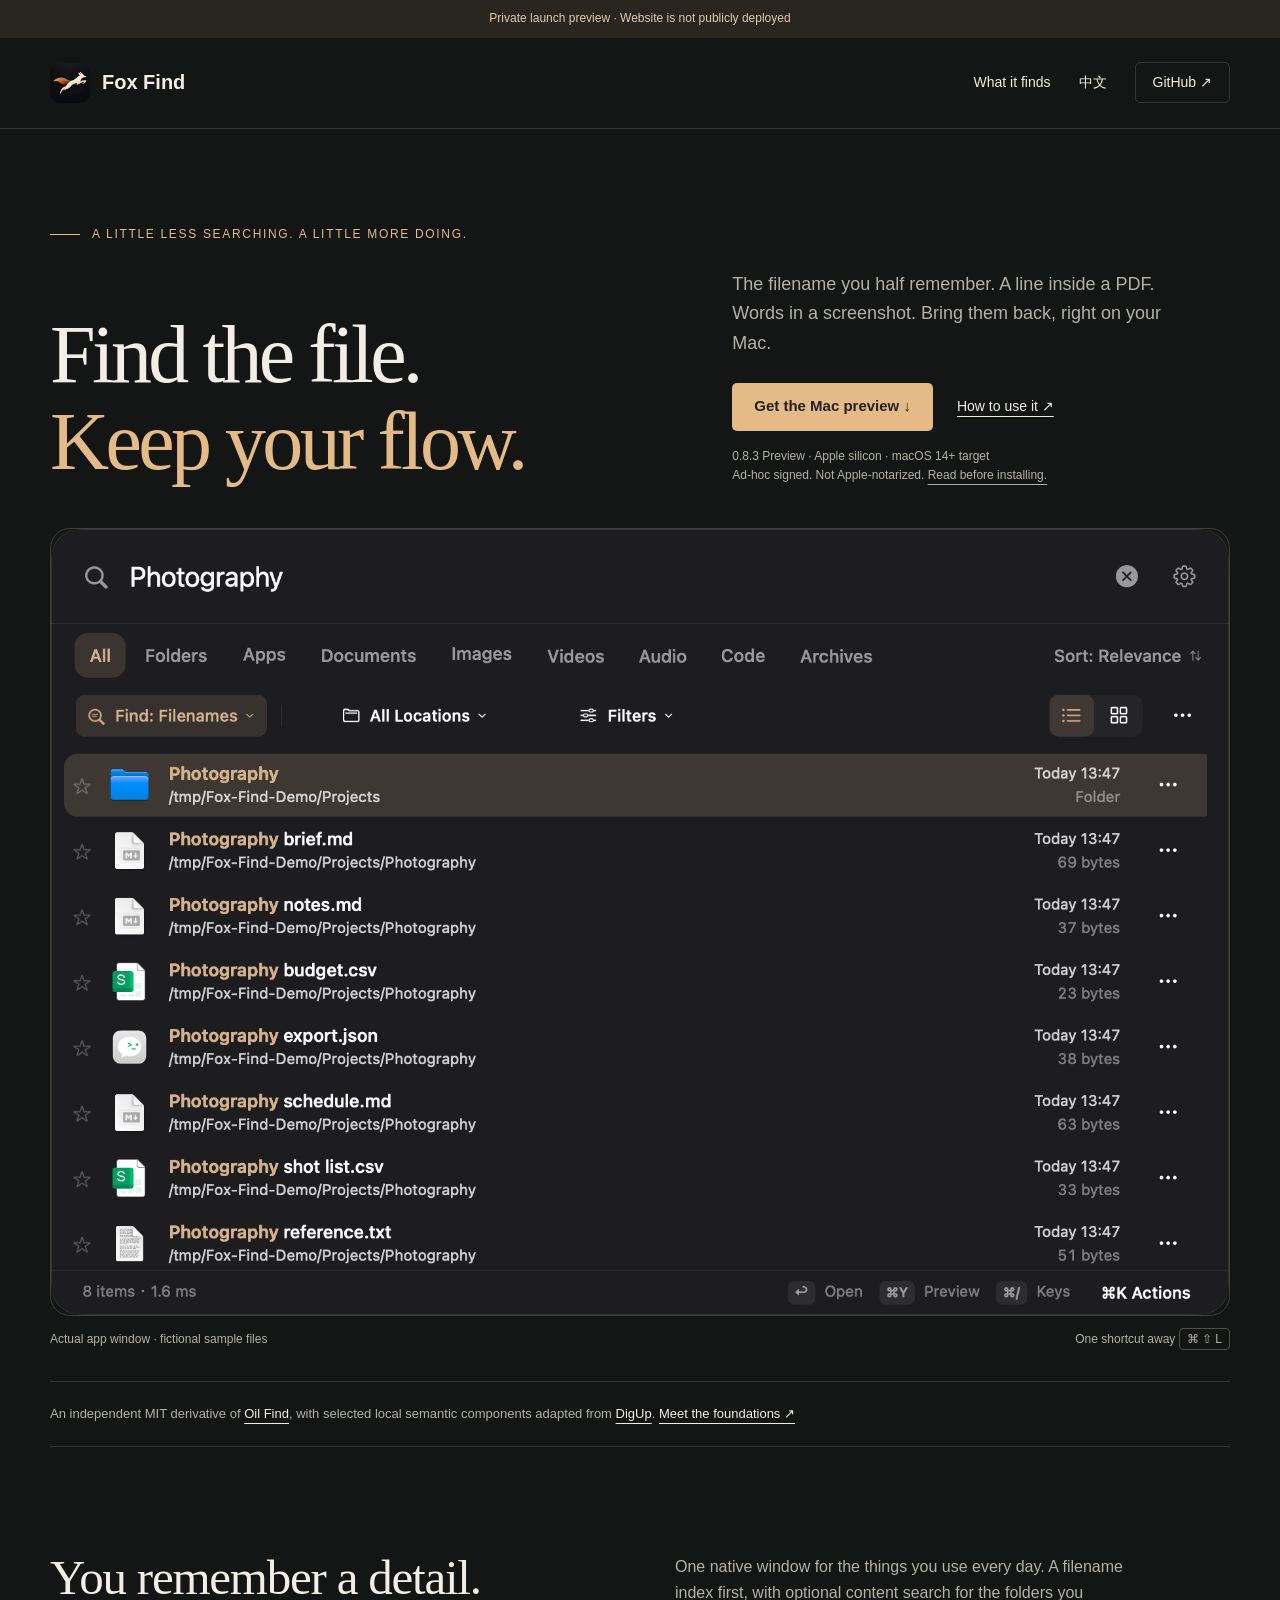
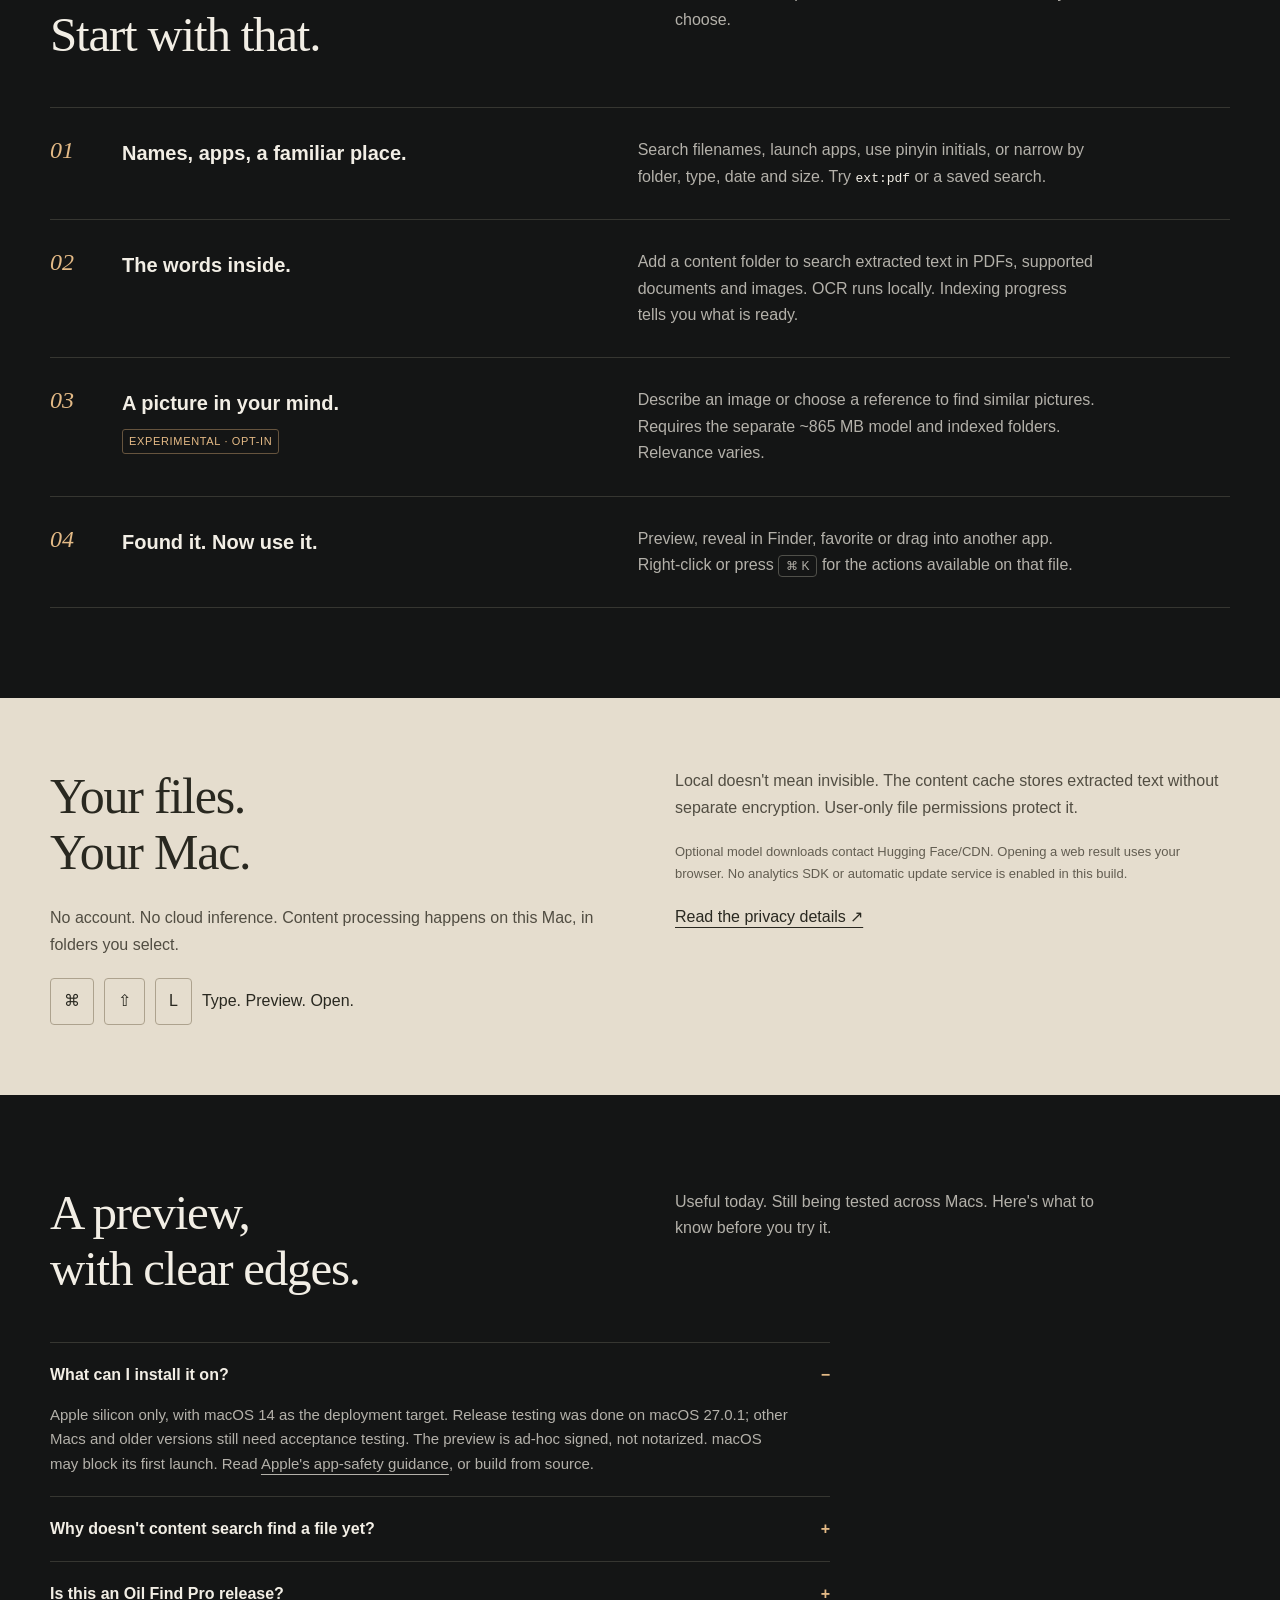
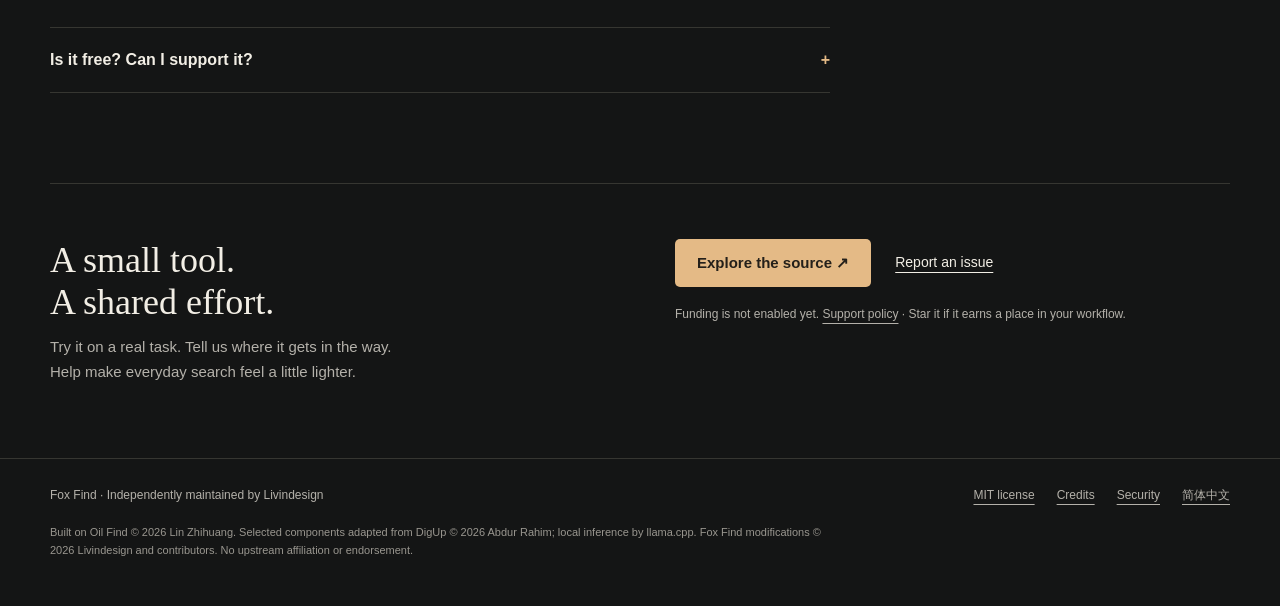
==== site/index.html @ eb32b809 "Prepare Fox Find 0.8.3 private preview with provenance and bilingual launch materials" ====
<!doctype html>
<html lang="en"><head><meta charset="utf-8"><meta name="viewport" content="width=device-width,initial-scale=1"><meta name="description" content="Fox Find is a native Mac search app for filenames, document text and words inside images. Local processing. Independent MIT fork of Oil Find."><meta name="color-scheme" content="dark"><meta name="robots" content="noindex,nofollow"><title>Fox Find — Find the file. Keep your flow.</title><link rel="icon" href="assets/icon.png"><link rel="stylesheet" href="style.css"></head>
<body><a class="skip" href="#main">Skip to content</a>
<p class="preview">Private launch preview · Website is not publicly deployed</p>
<header><nav class="wrap" aria-label="Main"><a class="brand" href="index.html"><img src="assets/icon.png" alt="" width="40" height="40">Fox Find</a><div class="nav-links"><a class="nav-features" href="#features">What it finds</a><a href="zh.html" lang="zh-CN">中文</a><a class="github" href="https://github.com/Livindesign/fox-find">GitHub ↗</a></div></nav></header>
<main id="main"><section class="hero wrap"><div class="eyebrow">A little less searching. A little more doing.</div><div class="hero-intro"><h1>Find the file.<br><em>Keep your flow.</em></h1><div class="hero-copy"><p>The filename you half remember. A line inside a PDF. Words in a screenshot. Bring them back, right on your Mac.</p><div class="buttons"><a class="button" href="https://github.com/Livindesign/fox-find/releases/tag/v0.8.3-preview.1">Get the Mac preview <span aria-hidden="true">&nbsp;↓</span></a><a class="text-link" href="https://github.com/Livindesign/fox-find/blob/main/docs/GETTING-STARTED.md">How to use it ↗</a></div><p class="requirements">0.8.3 Preview · Apple silicon · macOS 14+ target<br>Ad-hoc signed. Not Apple-notarized. <a href="#install">Read before installing.</a></p></div></div>
<figure class="screenshot"><img src="assets/search-en.png" alt="Fox Find showing photography sample files in its native dark search window" width="1800" height="1200" fetchpriority="high"><figcaption><span>Actual app window · fictional sample files</span><span>One shortcut away <kbd class="key">⌘ ⇧ L</kbd></span></figcaption></figure>
<p class="byline">An independent MIT derivative of <a href="https://github.com/oil-oil/oil-find">Oil Find</a>, with selected local semantic components adapted from <a href="https://github.com/ARahim3/DigUp">DigUp</a>. <a href="https://github.com/Livindesign/fox-find/blob/main/NOTICE.md">Meet the foundations ↗</a></p></section>
<section class="section wrap" id="features"><div class="section-head"><h2>You remember a detail.<br>Start with that.</h2><p>One native window for the things you use every day. A filename index first, with optional content search for the folders you choose.</p></div><div class="tasks">
<article class="task"><span class="number">01</span><h3>Names, apps, a familiar place.</h3><p>Search filenames, launch apps, use pinyin initials, or narrow by folder, type, date and size. Try <code>ext:pdf</code> or a saved search.</p></article>
<article class="task"><span class="number">02</span><h3>The words inside.</h3><p>Add a content folder to search extracted text in PDFs, supported documents and images. OCR runs locally. Indexing progress tells you what is ready.</p></article>
<article class="task"><span class="number">03</span><div><h3>A picture in your mind.</h3><span class="tag">EXPERIMENTAL · OPT-IN</span></div><p>Describe an image or choose a reference to find similar pictures. Requires the separate ~865 MB model and indexed folders. Relevance varies.</p></article>
<article class="task"><span class="number">04</span><h3>Found it. Now use it.</h3><p>Preview, reveal in Finder, favorite or drag into another app. Right-click or press <kbd class="key">⌘ K</kbd> for the actions available on that file.</p></article>
</div></section>
<section class="privacy-band"><div class="wrap privacy-inner"><div><h2>Your files.<br>Your Mac.</h2><p>No account. No cloud inference. Content processing happens on this Mac, in folders you select.</p><div class="shortcut-line"><kbd class="key">⌘</kbd><kbd class="key">⇧</kbd><kbd class="key">L</kbd><span>Type. Preview. Open.</span></div></div><div><p>Local doesn't mean invisible. The content cache stores extracted text without separate encryption. User-only file permissions protect it.</p><p class="note">Optional model downloads contact Hugging Face/CDN. Opening a web result uses your browser. No analytics SDK or automatic update service is enabled in this build.</p><a href="https://github.com/Livindesign/fox-find/blob/main/PRIVACY.md">Read the privacy details ↗</a></div></div></section>
<section class="section wrap" id="install"><div class="section-head"><h2>A preview,<br>with clear edges.</h2><p>Useful today. Still being tested across Macs. Here's what to know before you try it.</p></div><div class="faq">
<details open><summary>What can I install it on?</summary><p>Apple silicon only, with macOS 14 as the deployment target. Release testing was done on macOS 27.0.1; other Macs and older versions still need acceptance testing. The preview is ad-hoc signed, not notarized. macOS may block its first launch. Read <a href="https://support.apple.com/en-us/102445">Apple's app-safety guidance</a>, or build from source.</p></details>
<details><summary>Why doesn't content search find a file yet?</summary><p>Filename search and content search use separate indexes. Add the folder in Content Search settings, allow access, then wait for indexing. Cloud placeholders, unreadable/encrypted files and unsupported formats are skipped. Semantic search also needs downloaded models and indexed segments.</p></details>
<details><summary>Is this an Oil Find Pro release?</summary><p>No. Fox Find is an independent derivative of Oil Find's public MIT core. It does not include the proprietary Pro module or vendor app binary. Fox Find's content implementation and integration are maintained here. Upstream authors do not endorse this fork.</p></details>
<details><summary>Is it free? Can I support it?</summary><p>The source is MIT-licensed and this preview requires no paid activation. Voluntary funding will support this fork's maintenance; it won't unlock features or imply an upstream license. The Afdian link is not enabled yet. Bug reports, translations and real compatibility feedback are welcome now.</p></details>
</div></section>
<section class="support wrap"><div><h2>A small tool.<br>A shared effort.</h2><p>Try it on a real task. Tell us where it gets in the way.<br>Help make everyday search feel a little lighter.</p></div><div><div class="buttons"><a class="button" href="https://github.com/Livindesign/fox-find">Explore the source ↗</a><a class="text-link" href="https://github.com/Livindesign/fox-find/issues/new/choose">Report an issue</a></div><p class="small" style="margin-top:18px">Funding is not enabled yet. <a href="https://github.com/Livindesign/fox-find/blob/main/SUPPORT.md">Support policy</a> · Star it if it earns a place in your workflow.</p></div></section></main>
<footer><div class="wrap"><div class="footer-row"><span>Fox Find · Independently maintained by Livindesign</span><div class="footer-links"><a href="https://github.com/Livindesign/fox-find/blob/main/LICENSE">MIT license</a><a href="https://github.com/Livindesign/fox-find/blob/main/NOTICE.md">Credits</a><a href="https://github.com/Livindesign/fox-find/blob/main/SECURITY.md">Security</a><a href="zh.html">简体中文</a></div></div><p class="legal">Built on Oil Find © 2026 Lin Zhihuang. Selected components adapted from DigUp © 2026 Abdur Rahim; local inference by llama.cpp. Fox Find modifications © 2026 Livindesign and contributors. No upstream affiliation or endorsement.</p></div></footer>
</body></html>
---- site/style.css ----
@charset "UTF-8";
:root{color-scheme:dark;--bg:#141515;--panel:#1e1f1f;--ink:#f2eee5;--dim:#b4b1aa;--line:#363631;--accent:#e4ba86;--serif:"Iowan Old Style","Palatino Linotype","Songti SC",serif;--sans:"Avenir Next","Helvetica Neue","PingFang SC",sans-serif}
*{box-sizing:border-box}html{scroll-behavior:smooth}body{margin:0;background:var(--bg);color:var(--ink);font:16px/1.65 var(--sans);-webkit-font-smoothing:antialiased}a{color:inherit;text-underline-offset:5px}a:hover{color:var(--accent)}button,a{-webkit-tap-highlight-color:transparent}a:focus-visible,button:focus-visible,summary:focus-visible{outline:2px solid var(--accent);outline-offset:5px}img{max-width:100%;height:auto;display:block}button{font:inherit}.wrap{width:min(1180px,calc(100% - 64px));margin-inline:auto}.skip{position:absolute;top:-70px;left:16px;background:var(--ink);color:var(--bg);z-index:100;padding:10px}.skip:focus{top:12px}header{border-bottom:1px solid var(--line)}nav{height:90px;display:flex;align-items:center;justify-content:space-between;gap:20px}.brand{display:flex;align-items:center;gap:12px;font-size:20px;font-weight:650;text-decoration:none}.brand img{width:40px;height:40px;border-radius:10px}.nav-links{display:flex;align-items:center;gap:28px;font-size:14px}.nav-links a{text-decoration:none}.nav-links .github{border:1px solid var(--line);padding:8px 17px;border-radius:5px}.hero{padding:96px 0 0}.eyebrow{font-size:12px;letter-spacing:.14em;text-transform:uppercase;color:var(--accent);display:flex;align-items:center;gap:12px}.eyebrow::before{content:"";display:inline-block;width:30px;height:1px;background:var(--accent)}.hero-intro{display:grid;grid-template-columns:1.25fr 1fr;gap:60px;align-items:end;margin:25px 0 42px}h1{font:500 clamp(50px,6.6vw,82px)/1.06 var(--serif);letter-spacing:-.045em;margin:0}h1 em{font-style:normal;color:var(--accent)}.hero-copy p{color:var(--dim);font-size:18px;max-width:440px;margin:0 0 24px}.buttons{display:flex;align-items:center;gap:24px;flex-wrap:wrap}.button{display:inline-flex;align-items:center;justify-content:center;min-height:48px;padding:10px 22px;border-radius:5px;background:var(--accent);color:#24201a;font-weight:650;text-decoration:none;font-size:15px}.button:hover{background:#f1cda0;color:#24201a}.text-link{font-size:14px}.requirements{font-size:12px!important;color:var(--dim)!important;margin-top:16px!important;margin-bottom:0!important}.screenshot{margin:0;position:relative}.screenshot>img{width:100%;border-radius:20px;border:1px solid #40403b}.screenshot figcaption{display:flex;gap:20px;justify-content:space-between;font-size:12px;color:var(--dim);padding:14px 0}.key{font-family:var(--sans);font-size:12px;border:1px solid #50504a;border-radius:4px;padding:3px 7px;white-space:nowrap}.byline{margin-top:18px;padding:21px 0;border-top:1px solid var(--line);border-bottom:1px solid var(--line);color:var(--dim);font-size:13px}.byline a{color:var(--ink)}.section{padding:90px 0;scroll-margin-top:24px}.section-head{display:grid;grid-template-columns:1fr 1fr;gap:70px;align-items:start;margin-bottom:44px}.section-head h2{font:500 clamp(34px,4vw,49px)/1.16 var(--serif);letter-spacing:-.025em;margin:0}.section-head p{color:var(--dim);margin:4px 0 0;max-width:450px}.tasks{border-top:1px solid var(--line)}.task{display:grid;grid-template-columns:50px 1fr 1.2fr;gap:22px;align-items:start;padding:29px 0;border-bottom:1px solid var(--line)}.task .number{color:var(--accent);font:italic 24px var(--serif)}.task h3{font-size:20px;margin:0;font-weight:550}.task p{color:var(--dim);margin:0;max-width:460px}.task code{color:var(--ink);font-size:13px}.tag{font-size:11px;letter-spacing:.06em;color:var(--accent);display:inline-block;border:1px solid #66543e;padding:2px 6px;border-radius:3px;margin-top:9px}.privacy-band{background:#e5ddce;color:#292820;padding:70px 0}.privacy-inner{display:grid;grid-template-columns:1fr 1fr;gap:70px}.privacy-band h2{font:500 clamp(36px,4vw,50px)/1.12 var(--serif);letter-spacing:-.025em;margin:0 0 25px}.privacy-band p{color:#514d42;margin:0 0 20px}.privacy-band .note{font-size:13px;color:#625d51}.privacy-band a:hover{color:#78502c}.shortcut-line{display:flex;gap:10px;align-items:center}.privacy-band .key{border-color:#ada28e;font-size:16px;padding:9px 13px}.faq{max-width:780px}.faq details{border-top:1px solid var(--line);padding:19px 0}.faq details:last-child{border-bottom:1px solid var(--line)}.faq summary{cursor:pointer;font-weight:550;list-style:none;display:flex;justify-content:space-between;gap:20px}.faq summary::after{content:"+";color:var(--accent)}.faq details[open] summary::after{content:"−"}.faq p{color:var(--dim);padding-right:40px;margin:14px 0 0;font-size:15px}.support{padding:55px 0;border-top:1px solid var(--line);display:grid;grid-template-columns:1fr 1fr;gap:70px}.support h2{font:500 36px var(--serif);margin:0 0 12px}.support p{color:var(--dim);margin:0 0 18px;font-size:15px}.support .small{font-size:12px}footer{border-top:1px solid var(--line);padding:27px 0 35px;font-size:12px;color:var(--dim)}.footer-row{display:flex;gap:25px;justify-content:space-between;flex-wrap:wrap}.footer-links{display:flex;flex-wrap:wrap;gap:22px}.preview{margin:0;padding:9px 20px;background:#29251f;text-align:center;font-size:12px;color:#decbb0}.preview a{color:inherit}.muted{color:var(--dim)}.legal{max-width:780px;margin-top:18px;font-size:11px;color:#99968f}
@media(max-width:780px){.wrap{width:calc(100% - 36px)}nav{height:75px}.nav-links{gap:16px}.nav-features{display:none}.hero{padding-top:50px}.hero-intro{grid-template-columns:1fr;gap:26px;margin-top:20px}.hero-copy p{max-width:none;font-size:17px}h1{font-size:58px}.screenshot>img{border-radius:10px}.screenshot figcaption{font-size:11px;gap:12px;flex-wrap:wrap}.section{padding:56px 0}.section-head{grid-template-columns:1fr;gap:18px;margin-bottom:30px}.task{grid-template-columns:28px 1fr;gap:8px 14px;padding:24px 0}.task p{grid-column:2;max-width:none}.task h3{font-size:19px}.privacy-inner,.support{grid-template-columns:1fr;gap:30px}.privacy-band{padding:50px 0}.support{padding:45px 0}.faq p{padding-right:0}.brand{font-size:18px}.brand img{width:34px;height:34px}.nav-links .github{padding:7px 12px}.requirements{max-width:100%!important}.footer-row{gap:16px}}
@media(prefers-reduced-motion:reduce){html{scroll-behavior:auto}}
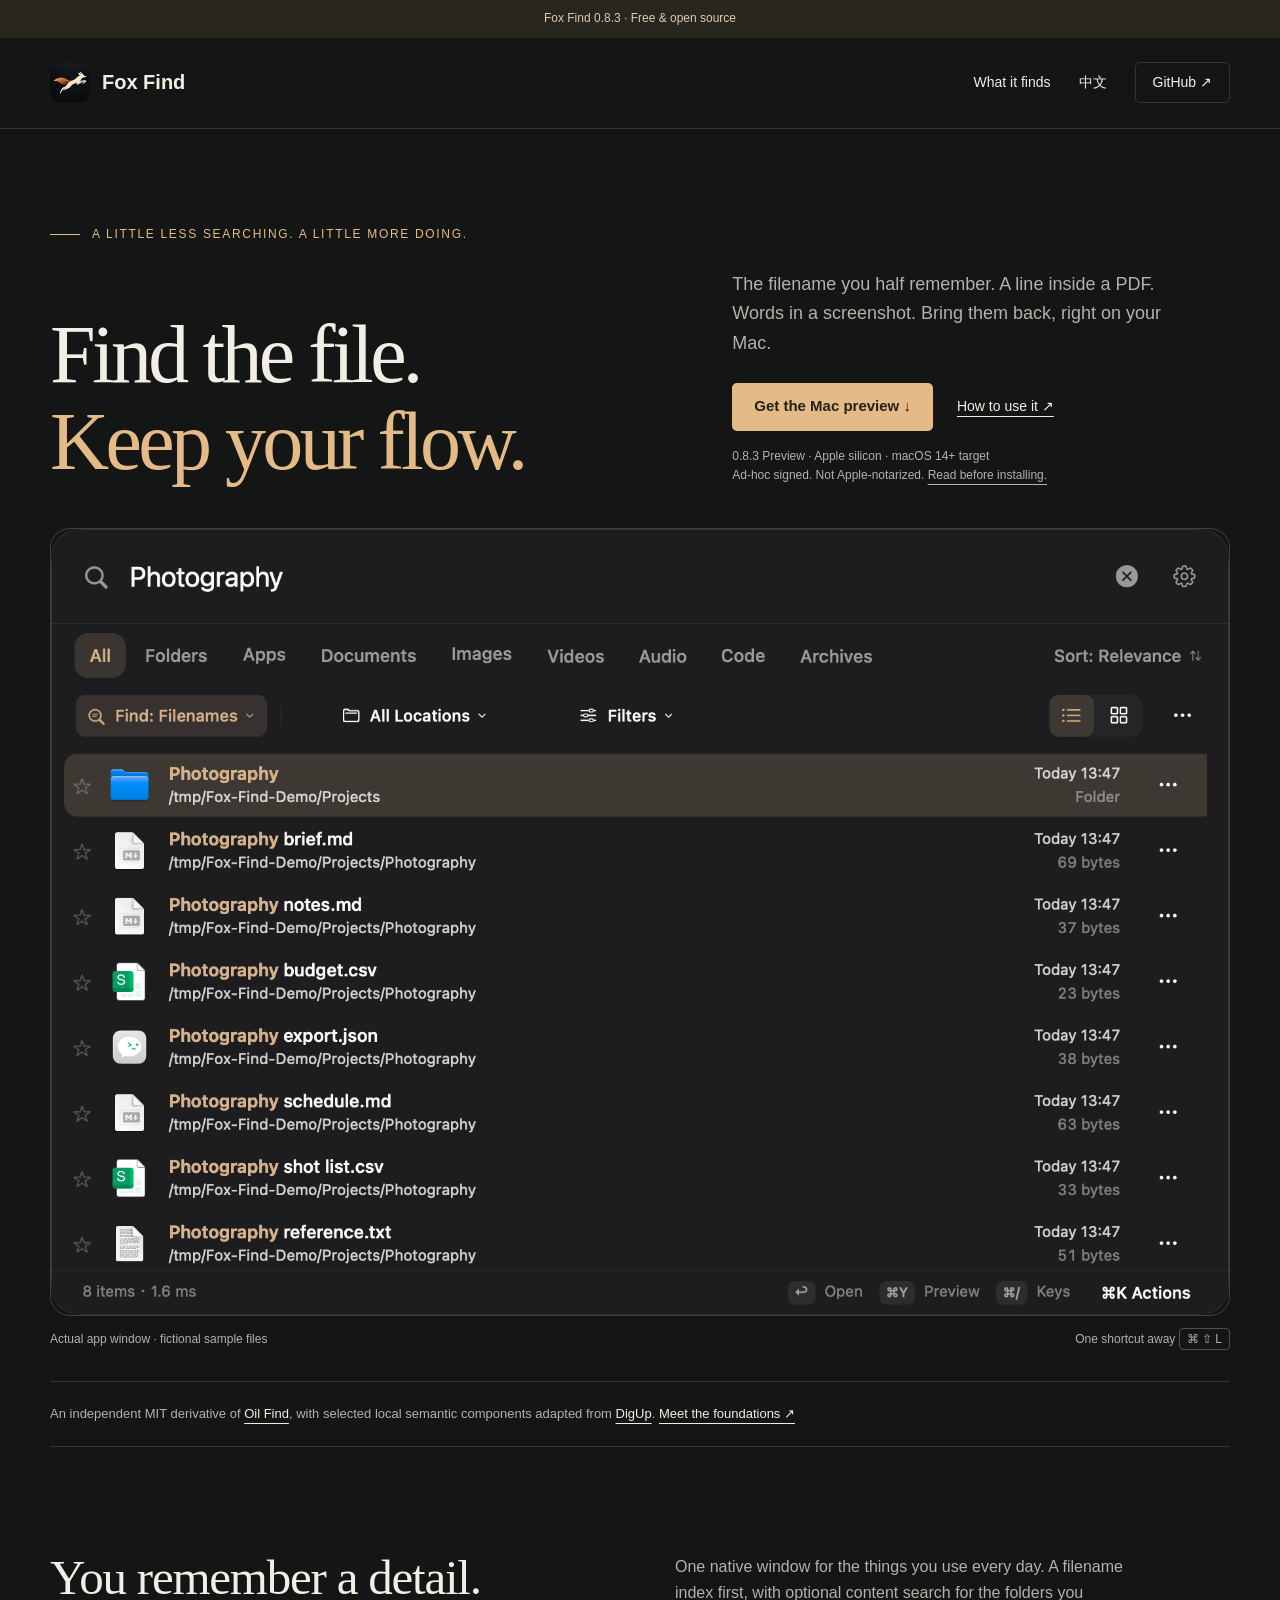
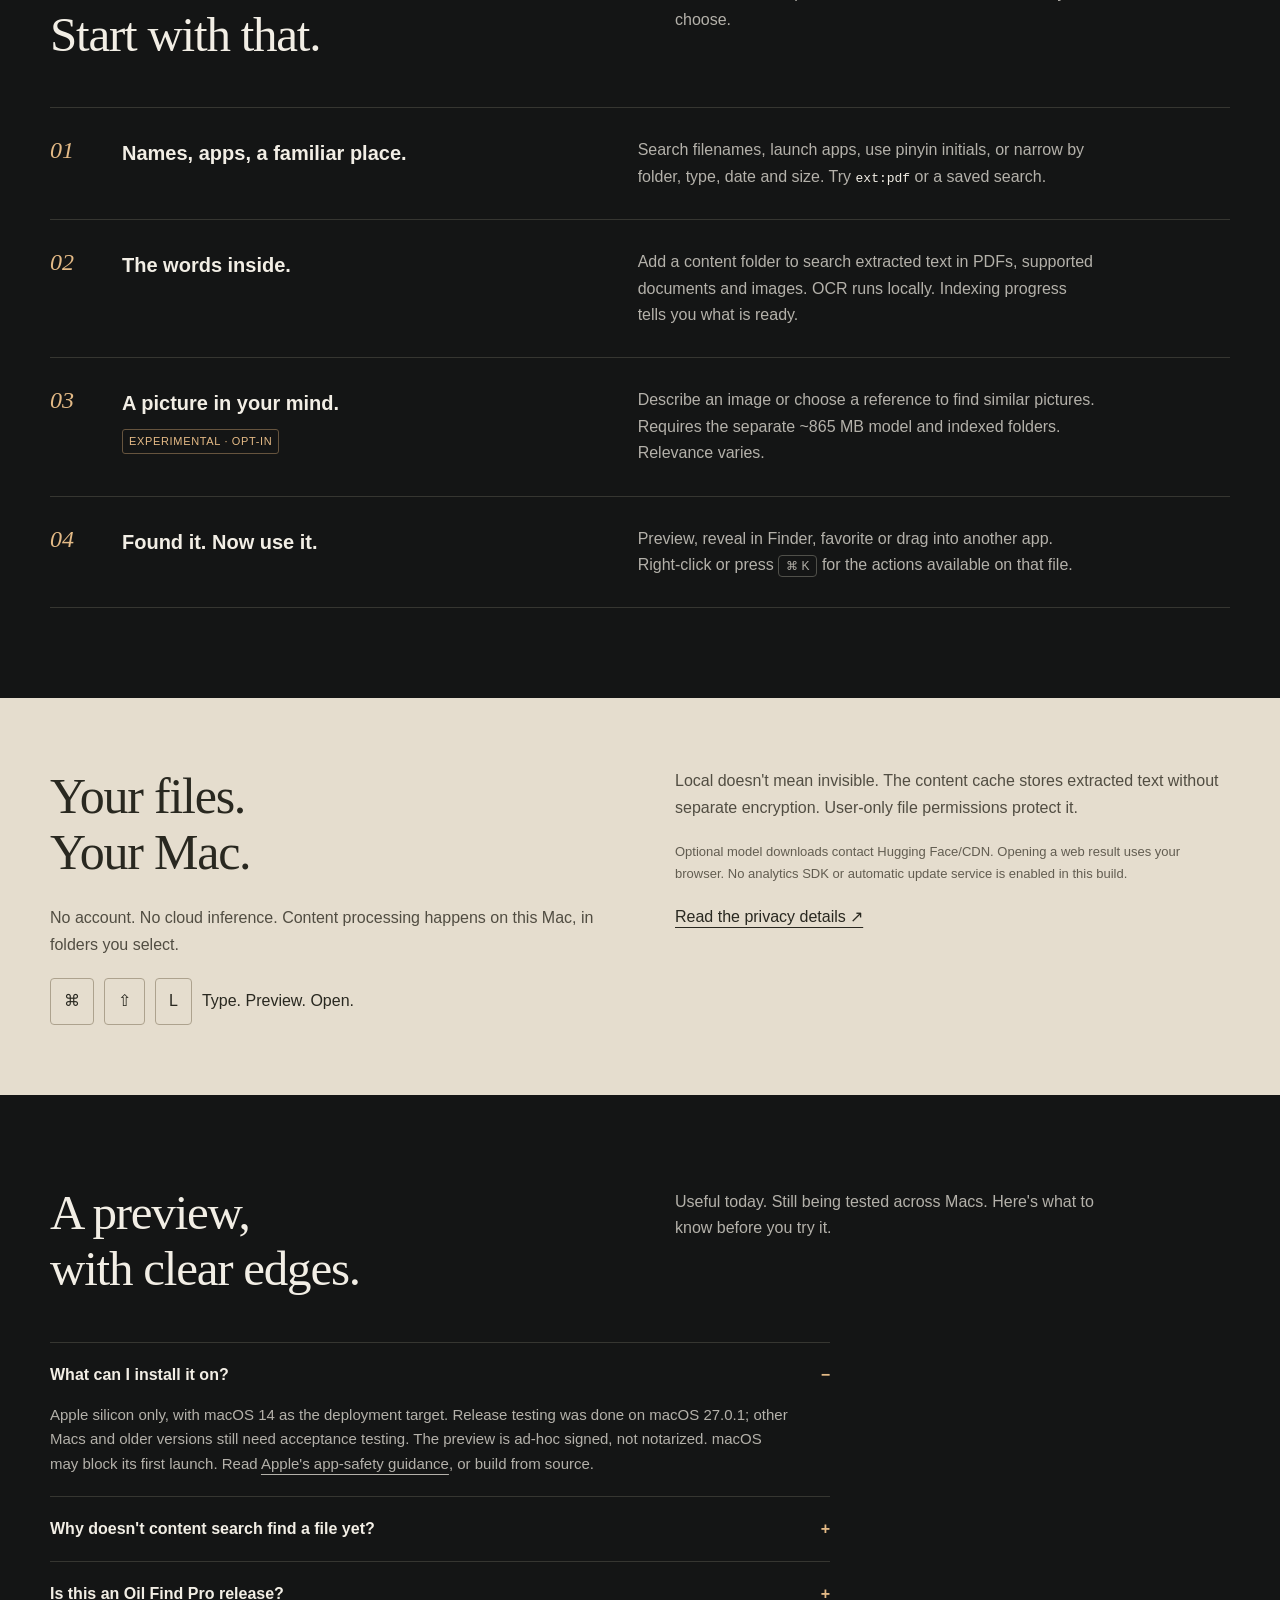
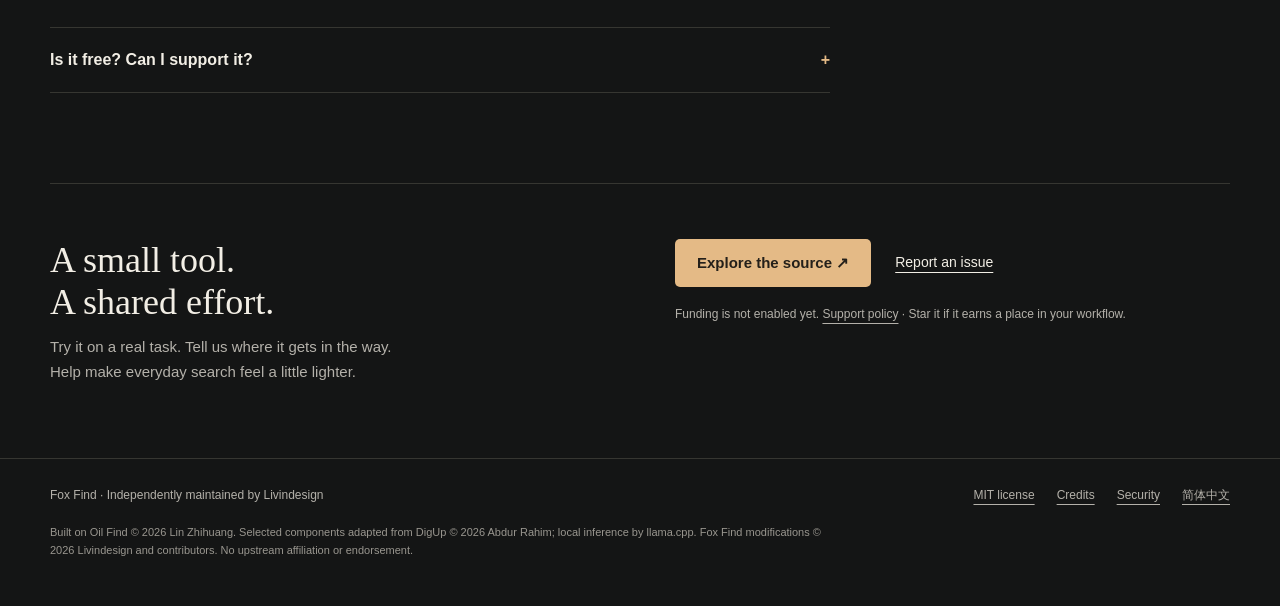
==== commit 0c3d2769: "Publish Fox Find repository and keep release notes focused on version changes" ====
--- a/site/index.html
+++ b/site/index.html
@@ -1,7 +1,7 @@
 <!doctype html>
 <html lang="en"><head><meta charset="utf-8"><meta name="viewport" content="width=device-width,initial-scale=1"><meta name="description" content="Fox Find is a native Mac search app for filenames, document text and words inside images. Local processing. Independent MIT fork of Oil Find."><meta name="color-scheme" content="dark"><meta name="robots" content="noindex,nofollow"><title>Fox Find — Find the file. Keep your flow.</title><link rel="icon" href="assets/icon.png"><link rel="stylesheet" href="style.css"></head>
 <body><a class="skip" href="#main">Skip to content</a>
-<p class="preview">Private launch preview · Website is not publicly deployed</p>
+<p class="preview">Fox Find 0.8.3 · Free & open source</p>
 <header><nav class="wrap" aria-label="Main"><a class="brand" href="index.html"><img src="assets/icon.png" alt="" width="40" height="40">Fox Find</a><div class="nav-links"><a class="nav-features" href="#features">What it finds</a><a href="zh.html" lang="zh-CN">中文</a><a class="github" href="https://github.com/Livindesign/fox-find">GitHub ↗</a></div></nav></header>
 <main id="main"><section class="hero wrap"><div class="eyebrow">A little less searching. A little more doing.</div><div class="hero-intro"><h1>Find the file.<br><em>Keep your flow.</em></h1><div class="hero-copy"><p>The filename you half remember. A line inside a PDF. Words in a screenshot. Bring them back, right on your Mac.</p><div class="buttons"><a class="button" href="https://github.com/Livindesign/fox-find/releases/tag/v0.8.3-preview.1">Get the Mac preview <span aria-hidden="true">&nbsp;↓</span></a><a class="text-link" href="https://github.com/Livindesign/fox-find/blob/main/docs/GETTING-STARTED.md">How to use it ↗</a></div><p class="requirements">0.8.3 Preview · Apple silicon · macOS 14+ target<br>Ad-hoc signed. Not Apple-notarized. <a href="#install">Read before installing.</a></p></div></div>
 <figure class="screenshot"><img src="assets/search-en.png" alt="Fox Find showing photography sample files in its native dark search window" width="1800" height="1200" fetchpriority="high"><figcaption><span>Actual app window · fictional sample files</span><span>One shortcut away <kbd class="key">⌘ ⇧ L</kbd></span></figcaption></figure>
